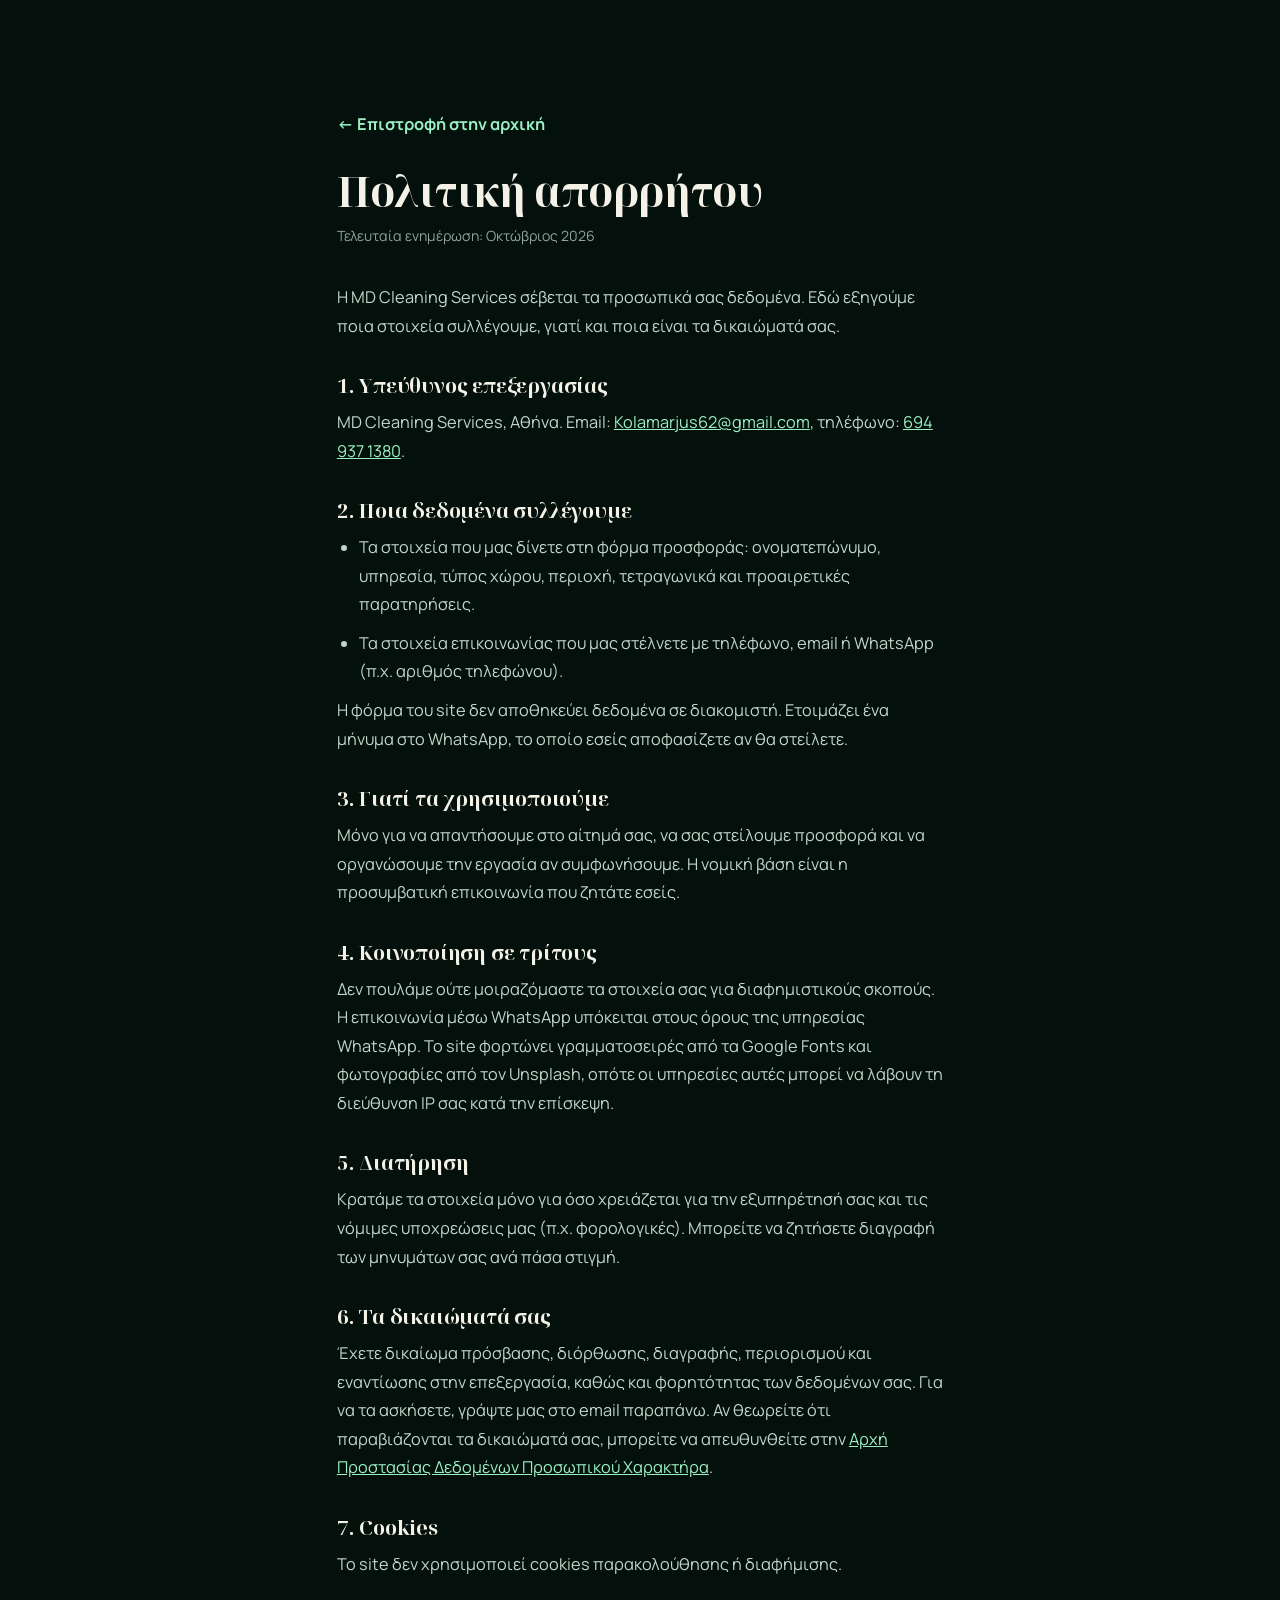
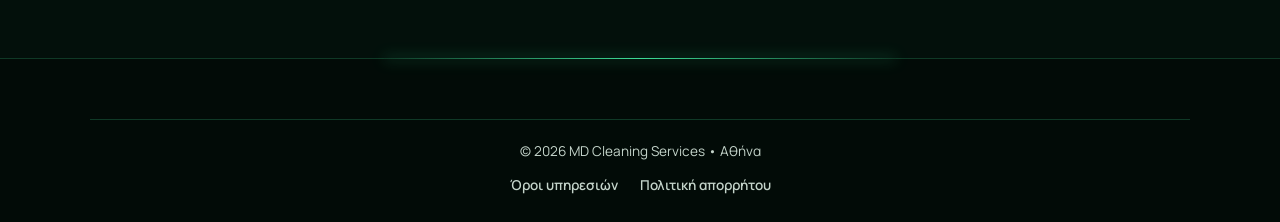
==== privacy.html @ 11c5f367 "Add files via upload" ====
<!DOCTYPE html>
<html lang="el">
<head>
<meta charset="UTF-8">
<meta name="viewport" content="width=device-width, initial-scale=1.0">
<meta name="theme-color" content="#03100b">
<title>Πολιτική απορρήτου | MD Cleaning Services</title>
<link rel="icon" href="favicon.png" type="image/png">
<link rel="stylesheet" href="style.css">
<link rel="preconnect" href="https://fonts.googleapis.com"><link rel="preconnect" href="https://fonts.gstatic.com" crossorigin>
<link href="https://fonts.googleapis.com/css2?family=Manrope:wght@400;500;600;700;800&family=Noto+Serif+Display:wght@500;700;800&display=swap" rel="stylesheet">
<style>
.legal{max-width:760px;margin:0 auto;padding:110px 6% 70px}
.legal h1{font-size:clamp(1.8rem,5vw,2.6rem);margin-bottom:8px}
.legal .updated{font-size:.88rem;opacity:.75;margin-bottom:34px}
.legal h2{font-size:1.25rem;margin:34px 0 10px}
.legal p,.legal li{margin-bottom:10px;max-width:70ch}
.legal ul{padding-left:22px}
.legal a{color:var(--mint)}
.legal .back{display:inline-block;margin-bottom:28px;font-weight:700;text-decoration:none}
</style>
</head>
<body style="padding-bottom:0">
<main class="legal">
<a class="back" href="index.html">← Επιστροφή στην αρχική</a>
<h1>Πολιτική απορρήτου</h1>
<p class="updated">Τελευταία ενημέρωση: Οκτώβριος 2026</p>
<p>Η MD Cleaning Services σέβεται τα προσωπικά σας δεδομένα. Εδώ εξηγούμε ποια στοιχεία συλλέγουμε, γιατί και ποια είναι τα δικαιώματά σας.</p>

<h2>1. Υπεύθυνος επεξεργασίας</h2>
<p>MD Cleaning Services, Αθήνα. Email: <a href="mailto:Kolamarjus62@gmail.com">Kolamarjus62@gmail.com</a>, τηλέφωνο: <a href="tel:+306949371380">694 937 1380</a>.</p>

<h2>2. Ποια δεδομένα συλλέγουμε</h2>
<ul>
<li>Τα στοιχεία που μας δίνετε στη φόρμα προσφοράς: ονοματεπώνυμο, υπηρεσία, τύπος χώρου, περιοχή, τετραγωνικά και προαιρετικές παρατηρήσεις.</li>
<li>Τα στοιχεία επικοινωνίας που μας στέλνετε με τηλέφωνο, email ή WhatsApp (π.χ. αριθμός τηλεφώνου).</li>
</ul>
<p>Η φόρμα του site δεν αποθηκεύει δεδομένα σε διακομιστή. Ετοιμάζει ένα μήνυμα στο WhatsApp, το οποίο εσείς αποφασίζετε αν θα στείλετε.</p>

<h2>3. Γιατί τα χρησιμοποιούμε</h2>
<p>Μόνο για να απαντήσουμε στο αίτημά σας, να σας στείλουμε προσφορά και να οργανώσουμε την εργασία αν συμφωνήσουμε. Η νομική βάση είναι η προσυμβατική επικοινωνία που ζητάτε εσείς.</p>

<h2>4. Κοινοποίηση σε τρίτους</h2>
<p>Δεν πουλάμε ούτε μοιραζόμαστε τα στοιχεία σας για διαφημιστικούς σκοπούς. Η επικοινωνία μέσω WhatsApp υπόκειται στους όρους της υπηρεσίας WhatsApp. Το site φορτώνει γραμματοσειρές από τα Google Fonts και φωτογραφίες από τον Unsplash, οπότε οι υπηρεσίες αυτές μπορεί να λάβουν τη διεύθυνση IP σας κατά την επίσκεψη.</p>

<h2>5. Διατήρηση</h2>
<p>Κρατάμε τα στοιχεία μόνο για όσο χρειάζεται για την εξυπηρέτησή σας και τις νόμιμες υποχρεώσεις μας (π.χ. φορολογικές). Μπορείτε να ζητήσετε διαγραφή των μηνυμάτων σας ανά πάσα στιγμή.</p>

<h2>6. Τα δικαιώματά σας</h2>
<p>Έχετε δικαίωμα πρόσβασης, διόρθωσης, διαγραφής, περιορισμού και εναντίωσης στην επεξεργασία, καθώς και φορητότητας των δεδομένων σας. Για να τα ασκήσετε, γράψτε μας στο email παραπάνω. Αν θεωρείτε ότι παραβιάζονται τα δικαιώματά σας, μπορείτε να απευθυνθείτε στην <a href="https://www.dpa.gr" target="_blank" rel="noopener">Αρχή Προστασίας Δεδομένων Προσωπικού Χαρακτήρα</a>.</p>

<h2>7. Cookies</h2>
<p>Το site δεν χρησιμοποιεί cookies παρακολούθησης ή διαφήμισης.</p>

</main>
<footer class="site-footer"><p class="foot-copy">&copy; 2026 MD Cleaning Services • Αθήνα
<span class="foot-legal"><a href="terms.html">Όροι υπηρεσιών</a><a href="privacy.html">Πολιτική απορρήτου</a></span></p></footer>
</body>
</html>
---- style.css ----
/* MD CLEANING SERVICES — FUTURE EMERALD THEME */
@property --a{syntax:'<angle>';inherits:false;initial-value:0deg}
*{margin:0;padding:0;box-sizing:border-box}
:root{
 --bg:#03100b;--panel:#061910;--card:#0a2217;
 --deep:#1f5130;--em:#3ddc97;--mint:#9bf0c4;--cream:#f4f1e6;
 --text:#c4d4ca;--line:rgba(61,220,151,.22);--glow:rgba(61,220,151,.45);
 --serif:'Noto Serif Display',Georgia,serif;--sans:'Manrope',system-ui,sans-serif}
html{scroll-behavior:smooth}
body{background:var(--bg);color:var(--text);font-family:var(--sans);line-height:1.75;padding-bottom:54px;overflow-x:hidden;-webkit-font-smoothing:antialiased}
h1,h2,h3,h4{font-family:var(--serif);color:var(--cream);font-weight:700;letter-spacing:-.01em;line-height:1.2}
a:focus-visible,button:focus-visible,input:focus-visible,select:focus-visible,textarea:focus-visible,.gallery-item:focus-visible{outline:2px solid var(--mint);outline-offset:3px}
.container{max-width:1200px;margin:0 auto}
.sub-title{display:block;color:var(--em);font-size:.8rem;font-weight:800;letter-spacing:2.5px;margin-bottom:10px}

/* ambient background */
.bg-fx{position:fixed;inset:0;z-index:-1;pointer-events:none;overflow:hidden}
.bg-fx::before{content:'';position:absolute;inset:0;background-image:linear-gradient(rgba(61,220,151,.05) 1px,transparent 1px),linear-gradient(90deg,rgba(61,220,151,.05) 1px,transparent 1px);background-size:64px 64px;mask-image:radial-gradient(ellipse at 50% 30%,#000 10%,transparent 75%);-webkit-mask-image:radial-gradient(ellipse at 50% 30%,#000 10%,transparent 75%)}
.blob{position:absolute;border-radius:50%;filter:blur(110px);opacity:.35;animation:drift 22s ease-in-out infinite alternate}
.blob.b1{width:520px;height:520px;background:var(--deep);top:-120px;left:-120px}
.blob.b2{width:420px;height:420px;background:#0f6b45;bottom:-100px;right:-80px;animation-delay:-8s}
@keyframes drift{to{transform:translate(120px,80px) scale(1.2)}}
.cursor-glow{position:fixed;width:520px;height:520px;margin:-260px 0 0 -260px;border-radius:50%;background:radial-gradient(circle,rgba(61,220,151,.14),transparent 65%);pointer-events:none;z-index:0;left:0;top:0;transition:opacity .3s}

/* left scroll rail: line loads while scrolling */
.rail{position:fixed;left:18px;top:0;bottom:0;width:2px;background:rgba(61,220,151,.08);z-index:900}
.rail i{position:absolute;left:0;top:0;width:100%;height:0;background:linear-gradient(var(--deep),var(--em));box-shadow:0 0 14px var(--em)}
.rail b{position:absolute;left:-4px;width:10px;height:10px;border-radius:50%;background:var(--mint);box-shadow:0 0 16px 4px var(--em);top:0}
.scroll-progress{position:fixed;top:0;left:0;height:3px;width:0;background:linear-gradient(90deg,var(--deep),var(--em),var(--mint));box-shadow:0 0 12px var(--em);z-index:1200}

/* navbar */
.navbar{display:flex;justify-content:space-between;align-items:center;padding:14px 6%;background:rgba(3,16,11,.72);backdrop-filter:blur(18px) saturate(1.4);position:sticky;top:0;z-index:1000;border-bottom:1px solid var(--line);transition:.3s}
.navbar.scrolled{box-shadow:0 10px 40px rgba(0,0,0,.5),0 1px 0 var(--glow)}
.logo{display:flex;align-items:center;gap:12px}
.logo img{width:46px;height:46px;object-fit:contain;filter:drop-shadow(0 0 10px var(--glow))}
.logo-text{font-family:var(--serif);font-size:1.2rem;color:var(--cream);font-weight:700}
.logo-text span{display:block;font-family:var(--sans);font-size:.6rem;color:var(--em);letter-spacing:2px;font-weight:700}
.navbar nav ul{display:flex;list-style:none;gap:26px;align-items:center}
.navbar nav a{position:relative;text-decoration:none;color:var(--text);font-size:.92rem;font-weight:600;transition:.3s}
.navbar nav a:hover,.navbar nav a.active{color:var(--mint);text-shadow:0 0 14px var(--em)}
.navbar nav ul>li>a:not(.btn-nav)::after{content:'';position:absolute;left:0;bottom:-6px;width:0;height:2px;background:var(--em);box-shadow:0 0 10px var(--em);transition:width .3s}
.navbar nav ul>li>a:not(.btn-nav):hover::after,.navbar nav ul>li>a:not(.btn-nav).active::after{width:100%}
.btn-nav{border:1px solid var(--em);padding:9px 18px;border-radius:999px;color:var(--em)!important;box-shadow:0 0 0 0 var(--glow)}
.btn-nav:hover{background:var(--em);color:var(--bg)!important;box-shadow:0 0 24px var(--glow)}
.hamburger{display:none;flex-direction:column;justify-content:center;gap:6px;width:32px;height:28px;background:none;border:none;cursor:pointer;z-index:1001}
.hamburger span{display:block;width:100%;height:2px;background:var(--mint);transition:.3s}
.hamburger.open span:nth-child(1){transform:translateY(8px) rotate(45deg)}
.hamburger.open span:nth-child(2){opacity:0}
.hamburger.open span:nth-child(3){transform:translateY(-8px) rotate(-45deg)}
.nav-overlay{position:fixed;inset:0;background:rgba(0,0,0,.75);opacity:0;visibility:hidden;transition:.3s;z-index:998}
.nav-overlay.open{opacity:1;visibility:visible}

/* hero */
.hero{position:relative;padding:110px 6% 90px}
.hero-grid{display:grid;grid-template-columns:1.1fr .9fr;gap:50px;align-items:center;max-width:1200px;margin:0 auto}
.badge-gold{display:inline-flex;align-items:center;gap:8px;padding:7px 16px;background:rgba(61,220,151,.08);border:1px solid var(--line);color:var(--mint);font-size:.8rem;font-weight:700;border-radius:999px;margin-bottom:24px}
.badge-gold::before{content:'';width:8px;height:8px;border-radius:50%;background:var(--em);box-shadow:0 0 10px var(--em);animation:blink 1.8s infinite}
@keyframes blink{50%{opacity:.25}}
.hero-text h1{font-size:clamp(2.4rem,5.4vw,4.2rem);margin-bottom:22px;background:linear-gradient(110deg,var(--cream) 30%,var(--mint) 55%,var(--cream) 80%);background-size:200% 100%;-webkit-background-clip:text;background-clip:text;color:transparent;animation:sheen 7s linear infinite}
@keyframes sheen{to{background-position:-200% 0}}
.hero-text p{font-size:1.1rem;margin-bottom:34px;max-width:52ch}
.hero-buttons{display:flex;gap:16px;flex-wrap:wrap}
.btn{position:relative;padding:15px 30px;text-decoration:none;font-weight:700;font-size:.95rem;border-radius:999px;transition:.3s;display:inline-block;border:1px solid transparent;cursor:pointer;font-family:var(--sans);overflow:hidden}
.btn-gold{background:linear-gradient(135deg,var(--em),#1fa86c);color:#02140c;box-shadow:0 0 28px rgba(61,220,151,.35)}
.btn-gold::after{content:'';position:absolute;top:0;left:-80%;width:50%;height:100%;background:linear-gradient(100deg,transparent,rgba(255,255,255,.5),transparent);transform:skewX(-20deg);transition:left .6s}
.btn-gold:hover::after{left:130%}
.btn-gold:hover{box-shadow:0 0 44px rgba(61,220,151,.7);transform:translateY(-2px)}
.btn-outline{border-color:var(--em);color:var(--mint)}
.btn-outline:hover{background:rgba(61,220,151,.12);box-shadow:0 0 28px var(--glow)}
.btn-block{width:100%;text-align:center}

.hero-visual{position:relative;display:grid;place-items:center;perspective:900px}
.logo-glow-wrapper{position:relative;width:100%;max-width:460px;aspect-ratio:1;display:grid;place-items:center;transition:transform .2s ease-out;transform-style:preserve-3d}
.logo-glow-wrapper img{width:92%;position:relative;z-index:2;filter:drop-shadow(0 0 30px rgba(61,220,151,.35));animation:float 6s ease-in-out infinite}
@keyframes float{50%{transform:translateY(-12px)}}
.ring{position:absolute;inset:0;border-radius:50%;border:1px solid var(--line)}
.ring.r1{animation:spin 24s linear infinite;border-top-color:var(--em);box-shadow:0 0 30px rgba(61,220,151,.15)}
.ring.r2{inset:-9%;border-style:dashed;animation:spin 40s linear infinite reverse}
.ring.r3{inset:11%;border-bottom-color:var(--mint);animation:spin 16s linear infinite}
@keyframes spin{to{transform:rotate(360deg)}}

/* trust strip */
.trust-strip{position:relative;border-block:1px solid var(--line);padding:26px 6%;background:rgba(6,25,16,.7);backdrop-filter:blur(6px)}
.trust-strip::before{content:'';position:absolute;top:-1px;left:0;height:1px;width:30%;background:linear-gradient(90deg,transparent,var(--em),transparent);animation:scan 5s linear infinite}
@keyframes scan{from{left:-30%}to{left:100%}}
.trust-row{display:flex;justify-content:space-around;flex-wrap:wrap;gap:20px}
.trust-item{display:flex;align-items:center;gap:10px;color:var(--cream);font-size:.95rem;font-weight:700}
.trust-item svg{width:24px;height:24px;stroke:var(--em);filter:drop-shadow(0 0 6px var(--em))}

/* sections */
.section{position:relative;padding:100px 6%}
.section-alt{background:linear-gradient(180deg,transparent,rgba(6,25,16,.85) 15%,rgba(6,25,16,.85) 85%,transparent)}
.section-head{text-align:center;max-width:680px;margin:0 auto 56px}
.section-head h2{font-size:clamp(1.8rem,3.4vw,2.6rem);margin-bottom:14px}
.section-head::after{content:'';display:block;height:2px;width:0;margin:22px auto 0;background:linear-gradient(90deg,transparent,var(--em),transparent);box-shadow:0 0 14px var(--em);transition:width 1.2s cubic-bezier(.2,.7,.2,1) .2s}
.section-head.is-visible::after{width:min(280px,70%)}

/* glowing cards: mouse spotlight + border line that draws itself */
.fx{position:relative;border-radius:14px;background:radial-gradient(420px circle at var(--mx,50%) var(--my,0%),rgba(61,220,151,.14),transparent 60%),var(--card);border:1px solid rgba(61,220,151,.1);transition:transform .35s,box-shadow .35s}
.fx::before,.fx::after{content:'';position:absolute;inset:-1px;border-radius:inherit;padding:1.5px;pointer-events:none;-webkit-mask:linear-gradient(#000 0 0) content-box,linear-gradient(#000 0 0);-webkit-mask-composite:xor;mask:linear-gradient(#000 0 0) content-box exclude,linear-gradient(#000 0 0)}
.fx::after{background:conic-gradient(from 0deg,var(--em) var(--a),transparent calc(var(--a) + 2deg));filter:drop-shadow(0 0 5px var(--em))}
.fx.drawn::after{animation:draw 1.6s cubic-bezier(.3,.7,.2,1) forwards}
@keyframes draw{to{--a:360deg}}
.fx::before{background:radial-gradient(260px circle at var(--mx,50%) var(--my,50%),var(--mint),transparent 70%);opacity:0;transition:opacity .3s}
.fx:hover::before{opacity:1}
.fx:hover{box-shadow:0 18px 50px rgba(0,0,0,.45),0 0 40px rgba(61,220,151,.15)}

.services-cards-grid{display:grid;grid-template-columns:repeat(auto-fit,minmax(310px,1fr));gap:28px}
.service-card-new{overflow:hidden}
.service-card-new:hover{transform:translateY(-8px)}
.card-img-wrap{position:relative;height:200px;overflow:hidden;border-radius:14px 14px 0 0}
.card-img-wrap::after{content:'';position:absolute;inset:0;background:linear-gradient(180deg,rgba(3,16,11,.1),rgba(10,34,23,.95));}
.card-img-wrap img{width:100%;height:100%;object-fit:cover;filter:saturate(.7) hue-rotate(-12deg);transition:transform .7s}
.service-card-new:hover .card-img-wrap img{transform:scale(1.1)}
.card-badge{position:absolute;z-index:2;top:12px;right:12px;background:rgba(3,16,11,.8);backdrop-filter:blur(6px);color:var(--mint);font-size:.72rem;font-weight:700;padding:5px 12px;border-radius:999px;border:1px solid var(--line)}
.card-content{padding:0 26px 28px;margin-top:-26px;position:relative;z-index:3}
.card-icon{width:52px;height:52px;border-radius:14px;display:grid;place-items:center;margin-bottom:14px;background:var(--bg);border:1px solid var(--line);box-shadow:0 0 22px rgba(61,220,151,.25)}
.card-icon svg{width:26px;height:26px;stroke:var(--em);fill:none;stroke-width:1.6;stroke-linecap:round;stroke-linejoin:round}
.card-content h3{font-size:1.3rem;margin-bottom:10px}
.card-content p{font-size:.95rem}

.gallery-grid{display:grid;grid-template-columns:repeat(auto-fit,minmax(280px,1fr));gap:22px}
.gallery-item{height:270px;overflow:hidden;cursor:zoom-in}
.gallery-item img{width:100%;height:100%;object-fit:cover;filter:saturate(.75) hue-rotate(-12deg);transition:transform .7s;border-radius:inherit}
.gallery-item:hover img{transform:scale(1.08)}
.gallery-overlay{position:absolute;inset:0;border-radius:inherit;background:linear-gradient(180deg,transparent 40%,rgba(3,16,11,.92));display:flex;align-items:flex-end;padding:20px;opacity:0;transition:.4s}
.gallery-item:hover .gallery-overlay,.gallery-item:focus-visible .gallery-overlay{opacity:1}
.gallery-overlay span{color:var(--mint);font-size:1.1rem;font-weight:700;font-family:var(--serif)}

.lightbox{position:fixed;inset:0;background:rgba(3,16,11,.95);display:none;align-items:center;justify-content:center;flex-direction:column;z-index:1300;padding:30px}
.lightbox.open{display:flex}
.lightbox img{max-width:90vw;max-height:78vh;border-radius:12px;border:1px solid var(--em);box-shadow:0 0 60px rgba(61,220,151,.3)}
.lightbox-caption{color:var(--mint);margin-top:18px;font-weight:700}
.lightbox-close{position:absolute;top:22px;right:22px;width:44px;height:44px;border-radius:50%;background:none;border:1px solid var(--em);color:var(--mint);font-size:1.5rem;cursor:pointer;transition:.3s}
.lightbox-close:hover{background:var(--em);color:var(--bg);box-shadow:0 0 24px var(--glow)}

.about-grid{display:grid;grid-template-columns:1fr 1fr;gap:56px;align-items:center;max-width:1100px;margin:0 auto}
.about-img-box{padding:8px}
.about-img-box img{width:100%;display:block;border-radius:10px;filter:saturate(.75) hue-rotate(-12deg)}
.about-copy h2{font-size:clamp(1.7rem,3vw,2.3rem);margin-bottom:16px}
.pledge-list{margin-top:26px;display:grid;gap:16px}
.pledge-box{padding:18px 22px}
.pledge-box h4{color:var(--mint);margin-bottom:4px;font-family:var(--sans);font-size:1rem}

/* process: connected by a line that draws */
.process-cards{position:relative;display:grid;grid-template-columns:repeat(auto-fit,minmax(220px,1fr));gap:22px}
.p-card{padding:32px 28px}
.p-card:hover{transform:translateY(-6px)}
.p-num{font-family:var(--serif);font-size:2.6rem;font-weight:800;display:block;margin-bottom:8px;background:linear-gradient(var(--mint),var(--deep));-webkit-background-clip:text;background-clip:text;color:transparent}

.faq-list{max-width:780px;margin:0 auto;display:flex;flex-direction:column;gap:14px}
.faq-item{overflow:hidden;border-radius:12px}
.faq-question{width:100%;padding:22px;background:none;border:none;color:var(--cream);text-align:left;cursor:pointer;display:flex;justify-content:space-between;align-items:center;gap:16px;font-family:var(--sans)}
.faq-question h4{font-size:1.05rem}
.faq-icon{position:relative;width:18px;height:18px;flex-shrink:0}
.faq-icon::before,.faq-icon::after{content:'';position:absolute;top:50%;left:50%;background:var(--em);box-shadow:0 0 8px var(--em);transform:translate(-50%,-50%);transition:.3s}
.faq-icon::before{width:14px;height:2px}.faq-icon::after{width:2px;height:14px}
.faq-item.open .faq-icon::after{transform:translate(-50%,-50%) rotate(90deg);opacity:0}
.faq-item.open .faq-question h4{color:var(--mint)}
.faq-answer{max-height:0;overflow:hidden;transition:max-height .4s ease,padding .4s ease;padding:0 22px}
.faq-item.open .faq-answer{max-height:220px;padding:0 22px 22px}

.estimator-form{max-width:560px;margin:0 auto;padding:38px}
.form-group{display:flex;flex-direction:column;gap:6px;margin-bottom:18px}
.form-group label{font-size:.88rem;color:var(--cream);font-weight:700}
.estimator-form input,.estimator-form select,.estimator-form textarea{padding:13px 14px;background:rgba(3,16,11,.8);border:1px solid var(--line);color:var(--cream);border-radius:10px;font-family:var(--sans);font-size:.95rem;transition:.3s}
.estimator-form input:focus,.estimator-form select:focus,.estimator-form textarea:focus{outline:none;border-color:var(--em);box-shadow:0 0 0 3px rgba(61,220,151,.18),0 0 24px rgba(61,220,151,.2)}
.estimate-preview{margin:8px 0 22px;padding:16px 18px;background:rgba(3,16,11,.8);border-left:2px solid var(--em);border-radius:8px;box-shadow:-8px 0 24px -12px var(--em)}
.estimate-preview h4{font-family:var(--sans);font-size:.82rem;letter-spacing:1.5px;color:var(--mint);margin-bottom:10px}
.estimate-preview p{font-size:.92rem;margin-bottom:4px}
.estimate-preview p strong{color:var(--cream)}
.estimate-preview .estimate-note{margin-top:8px;font-size:.78rem;opacity:.75;font-style:italic}

.contact-wrap{text-align:center;max-width:760px;margin:0 auto;padding:60px 30px}
.contact-wrap h2{font-size:clamp(1.8rem,3.6vw,2.7rem);margin-bottom:12px}
.contact-details{margin-top:26px;display:flex;justify-content:center;gap:16px;flex-wrap:wrap}
.contact-details a{color:var(--mint);text-decoration:none;font-weight:700;padding:12px 22px;border:1px solid var(--line);border-radius:999px;transition:.3s}
.contact-details a:hover{border-color:var(--em);box-shadow:0 0 28px var(--glow);color:#fff}
footer{position:relative;border-top:1px solid var(--line);text-align:center;padding:24px;font-size:.85rem}
footer::before{content:'';position:absolute;top:-1px;left:50%;transform:translateX(-50%);width:40%;height:1px;background:linear-gradient(90deg,transparent,var(--em),transparent);box-shadow:0 0 14px var(--em)}

.back-to-top{position:fixed;right:24px;bottom:80px;width:46px;height:46px;border-radius:50%;background:rgba(3,16,11,.85);color:var(--mint);border:1px solid var(--em);font-size:1.2rem;cursor:pointer;opacity:0;visibility:hidden;transition:.3s;z-index:999;box-shadow:0 0 20px var(--glow)}
.back-to-top.show{opacity:1;visibility:visible}
.back-to-top:hover{background:var(--em);color:var(--bg)}
.fab-whatsapp{position:fixed;right:24px;bottom:140px;width:56px;height:56px;border-radius:50%;background:#25D366;display:flex;align-items:center;justify-content:center;z-index:999;animation:fabPulse 2.6s ease-in-out infinite;transition:transform .25s}
.fab-whatsapp:hover{transform:scale(1.1)}
.fab-whatsapp svg{width:28px;height:28px;fill:#fff}
@keyframes fabPulse{0%,100%{box-shadow:0 0 0 0 rgba(37,211,102,.5)}50%{box-shadow:0 0 0 16px rgba(37,211,102,0)}}
.mobile-sticky-bar{display:none;position:fixed;bottom:0;left:0;width:100%;z-index:1000}
.sticky-btn{flex:1;text-align:center;padding:14px 0;text-decoration:none;font-weight:700}
.sticky-btn.call{background:var(--panel);color:var(--cream);border-top:1px solid var(--line)}
.sticky-btn.whatsapp{background:#25D366;color:#fff}

/* reveal */
.reveal{opacity:0;transform:translateY(26px);transition:opacity .8s ease,transform .8s ease}
.reveal.is-visible{opacity:1;transform:none}
.reveal-stagger>*{opacity:0;transform:translateY(24px);transition:opacity .7s ease,transform .35s,box-shadow .35s}
.reveal-stagger.is-visible>*{opacity:1;transform:none}
.reveal-stagger.is-visible>*:nth-child(2){transition-delay:.1s}.reveal-stagger.is-visible>*:nth-child(3){transition-delay:.2s}
.reveal-stagger.is-visible>*:nth-child(4){transition-delay:.3s}.reveal-stagger.is-visible>*:nth-child(5){transition-delay:.4s}.reveal-stagger.is-visible>*:nth-child(6){transition-delay:.5s}

@media (max-width:768px){
 .hamburger{display:flex}
 .rail,.cursor-glow{display:none}
 .navbar nav{position:fixed;top:0;right:0;height:100vh;width:280px;background:var(--bg);border-left:1px solid var(--line);transform:translateX(100%);transition:.35s;padding:90px 30px;z-index:999}
 .navbar nav.open{transform:none}
 .navbar nav ul{flex-direction:column;align-items:flex-start;gap:22px}
 .hero{padding-top:60px}
 .hero-grid,.about-grid{grid-template-columns:1fr;text-align:center}
 .hero-text p{margin-inline:auto}
 .hero-buttons{justify-content:center}
 .hero-visual{order:-1}.logo-glow-wrapper{max-width:300px}
 .fab-whatsapp{display:none}.mobile-sticky-bar{display:flex}
}
@media (prefers-reduced-motion:reduce){*,*::before,*::after{animation:none!important;transition:none!important}.reveal,.reveal-stagger>*{opacity:1;transform:none}.fx::after{--a:360deg}html{scroll-behavior:auto}}

/* ===== V2: warmer, more human — beige & white sections, hero photo, readable type ===== */
body{font-size:1.02rem}
h3,h4{font-family:var(--sans);font-weight:700;letter-spacing:0;line-height:1.35}

/* light scope: beige / white surfaces keep the green as accent */
.light{--cream:#12351f;--text:#3d5246;--em:#17794c;--mint:#17794c;--deep:#1f5130;--glow:rgba(23,121,76,.35);--line:rgba(31,81,48,.18);--card:#fff}
.light.white{--card:#f6f3e8}
.section.light{background:#f4f0e3}
.section.light.white,.trust-strip.light.white{background:#fff}
.light .fx{border-color:rgba(31,81,48,.14);box-shadow:0 8px 28px rgba(31,81,48,.08)}
.light .fx:hover{box-shadow:0 20px 48px rgba(31,81,48,.16),0 0 36px rgba(23,121,76,.14)}
.light .card-icon{background:#e8f3ea;box-shadow:0 0 18px rgba(23,121,76,.18)}
.light .p-num{background:linear-gradient(#2fae75,#1f5130);-webkit-background-clip:text;background-clip:text}
.light .section-head::after,.light .trust-strip::before{box-shadow:0 0 10px rgba(23,121,76,.5)}
.light .faq-question h4{color:var(--cream)}
.light .estimator-form input{color:#fff}
.card-img-wrap::after{background:linear-gradient(180deg,rgba(0,0,0,0) 45%,var(--card))}
.card-badge{background:rgba(255,255,255,.92);color:#17794c;border-color:rgba(31,81,48,.2)}
.card-img-wrap img,.gallery-item img,.about-img-box img{filter:saturate(.95)}

/* light navbar */
.navbar.light{background:rgba(248,245,236,.86);box-shadow:0 1px 0 var(--line)}
.navbar.light.scrolled{box-shadow:0 10px 36px rgba(31,81,48,.18)}
.navbar.light .logo img{filter:drop-shadow(0 2px 8px rgba(31,81,48,.35))}
.navbar.light .btn-nav:hover{color:#fff!important}
.navbar.light .hamburger span{background:#12351f}
.trust-strip.light{border-color:var(--line)}

/* readable FAQ */
.faq-question{padding:22px 24px}
.faq-question h4{font-size:1.1rem;font-weight:700;line-height:1.45}
.faq-answer{padding:0 24px}
.faq-item.open .faq-answer{padding:0 24px 24px;max-height:260px}
.faq-answer p{font-size:1rem;line-height:1.75;color:var(--text)}

/* hero: photo arch + logo medallion (logo keeps tilt, rings and float) */
.hero-visual{display:block;position:relative;min-height:560px}
.hero-photo{width:80%;margin:0 0 0 auto;aspect-ratio:3/4;border-radius:999px 999px 28px 28px;overflow:hidden;position:relative;border:1px solid var(--line);box-shadow:0 30px 80px rgba(0,0,0,.55),0 0 70px rgba(61,220,151,.2);transition:transform .25s ease-out}
.hero-photo::after{content:'';position:absolute;inset:0;background:linear-gradient(180deg,transparent 55%,rgba(3,16,11,.55))}
.hero-photo img{width:100%;height:100%;object-fit:cover;display:block;transform:scale(1.08);animation:kb 18s ease-in-out infinite alternate}
@keyframes kb{to{transform:scale(1.18) translateY(-2%)}}
.hero-visual .logo-glow-wrapper{position:absolute;left:-2%;bottom:-24px;width:60%;max-width:none;z-index:3;border-radius:50%;background:radial-gradient(circle,#0b2c1d 30%,#03100b 72%);box-shadow:0 0 0 6px rgba(244,241,230,.9),0 0 60px rgba(61,220,151,.4),0 20px 50px rgba(0,0,0,.5)}
.hero-visual .logo-glow-wrapper img{width:118%;max-width:none}
.hero-visual .ring.r2{inset:-14%}

@media (max-width:768px){
 .navbar.light nav{background:#f6f2e6}
 .hero-visual{min-height:480px;max-width:420px;margin:0 auto}
 .hero-visual .logo-glow-wrapper{width:58%}
 .hero-photo{width:82%}
}

/* V2.1: darker description text on beige/white sections */
.light{--text:#1b2620}
.light p,.light .faq-answer p{color:#1b2620}
.light .estimate-note{color:#1b2620}

/* ===== V3: marquee, before/after, process line, scroll cue, footer ===== */
.marquee{overflow:hidden;background:#0b2c1d;border-block:1px solid var(--line);padding:16px 0;position:relative}
.marquee::before,.marquee::after{content:'';position:absolute;top:0;bottom:0;width:120px;z-index:2;pointer-events:none}
.marquee::before{left:0;background:linear-gradient(90deg,#0b2c1d,transparent)}
.marquee::after{right:0;background:linear-gradient(-90deg,#0b2c1d,transparent)}
.marquee .track{display:flex;gap:34px;width:max-content;animation:marq 38s linear infinite}
.marquee:hover .track{animation-play-state:paused}
.marquee span{font-family:var(--serif);font-size:1.35rem;color:#f4f1e6;white-space:nowrap}
.marquee i{font-style:normal;color:var(--em);text-shadow:0 0 12px var(--em);align-self:center}
@keyframes marq{to{transform:translateX(-50%)}}

.ba{position:relative;max-width:900px;margin:0 auto 44px;aspect-ratio:16/9;border-radius:18px;overflow:hidden;border:1px solid var(--em);box-shadow:0 0 60px rgba(61,220,151,.18);touch-action:pan-y;user-select:none}
.ba img{position:absolute;inset:0;width:100%;height:100%;object-fit:cover;display:block}
.ba-before{position:absolute;inset:0;clip-path:inset(0 calc(100% - var(--p)) 0 0)}
.ba-before img{filter:grayscale(.75) brightness(.55) contrast(.9) sepia(.35)}
.ba-before::after{content:'';position:absolute;inset:0;background:radial-gradient(circle at 20% 70%,rgba(60,40,10,.45),transparent 40%),radial-gradient(circle at 70% 30%,rgba(60,40,10,.35),transparent 35%)}
.ba-tag{position:absolute;top:16px;padding:6px 14px;border-radius:999px;background:rgba(3,16,11,.8);backdrop-filter:blur(6px);color:var(--mint);font-size:.8rem;font-weight:800;border:1px solid var(--line);z-index:3}
.ba-tag.l{left:16px}.ba-tag.r{right:16px}
.ba-handle{position:absolute;top:0;bottom:0;left:var(--p);width:2px;margin-left:-1px;background:var(--mint);box-shadow:0 0 18px var(--em),0 0 40px var(--em);z-index:3;pointer-events:none}
.ba-handle::after{content:'‹ ›';position:absolute;top:50%;left:50%;transform:translate(-50%,-50%);width:48px;height:48px;border-radius:50%;background:var(--bg);border:2px solid var(--mint);color:var(--mint);display:grid;place-items:center;font-size:1.3rem;font-weight:800;box-shadow:0 0 24px var(--em)}
.ba input{position:absolute;inset:0;width:100%;height:100%;opacity:0;cursor:ew-resize;z-index:4;margin:0}
.ba:focus-within{outline:2px solid var(--mint);outline-offset:4px}

@media (min-width:900px){
 .process-cards::before{content:'';position:absolute;top:62px;left:8%;right:8%;height:2px;background:linear-gradient(90deg,var(--deep),var(--em),var(--deep));box-shadow:0 0 12px var(--em);transform:scaleX(0);transform-origin:left;transition:transform 1.8s cubic-bezier(.3,.7,.2,1) .3s}
 .process-cards.is-visible::before{transform:scaleX(1)}
}
.p-card .p-num{position:relative}

.scroll-cue{position:absolute;left:50%;bottom:22px;width:26px;height:42px;margin-left:-13px;border:2px solid var(--line);border-radius:14px;display:block}
.scroll-cue span{position:absolute;left:50%;top:8px;width:4px;height:8px;margin-left:-2px;border-radius:2px;background:var(--em);box-shadow:0 0 8px var(--em);animation:cue 1.8s ease-in-out infinite}
@keyframes cue{0%{opacity:0;transform:translateY(0)}30%{opacity:1}100%{opacity:0;transform:translateY(16px)}}

.site-footer{padding:60px 6% 24px;text-align:left;background:#020b07}
.foot-grid{max-width:1100px;margin:0 auto;display:grid;grid-template-columns:1.3fr 1fr 1fr;gap:40px;padding-bottom:36px}
.foot-brand img{width:72px;height:72px;margin-bottom:14px;filter:drop-shadow(0 0 14px var(--glow))}
.foot-links,.foot-contact{display:flex;flex-direction:column;gap:10px}
.site-footer a{color:var(--text);text-decoration:none;font-weight:600;transition:.3s;width:fit-content}
.site-footer a:hover{color:var(--mint);text-shadow:0 0 14px var(--em);transform:translateX(4px)}
.foot-copy{max-width:1100px;margin:0 auto;border-top:1px solid var(--line);padding-top:20px;font-size:.85rem;text-align:center}
@media (max-width:768px){.foot-grid{grid-template-columns:1fr;text-align:center}.foot-brand img,.site-footer a{margin-inline:auto}.foot-links,.foot-contact{align-items:center}.scroll-cue{display:none}}
.marquee .track{padding-right:34px}

/* ===== V4: the two circling arcs are back ===== */
.hero-visual .logo-glow-wrapper{background:radial-gradient(circle,#0b2c1d 40%,#03100b 75%);box-shadow:0 0 60px rgba(61,220,151,.35),0 20px 50px rgba(0,0,0,.5)}
.hero-visual .logo-glow-wrapper img{width:84%}
.arcs{position:absolute;inset:-7%;width:114%;height:114%;z-index:1;animation:spin 30s linear infinite;filter:drop-shadow(0 0 6px #3ddc97) drop-shadow(0 0 16px rgba(61,220,151,.6));overflow:visible}
.arc{fill:none;stroke:url(#arcG);stroke-linecap:round}
.arc.a1{stroke-width:1.3;stroke-dasharray:0 100;animation:arcdraw 2.4s cubic-bezier(.3,.7,.2,1) .4s forwards;transform:rotate(-120deg);transform-origin:50% 50%}
.arc.a2{stroke-width:.8;stroke-dasharray:0 100;animation:arcdraw2 2.4s cubic-bezier(.3,.7,.2,1) .9s forwards;transform:rotate(40deg);transform-origin:50% 50%}
@keyframes arcdraw{to{stroke-dasharray:62 38}}
@keyframes arcdraw2{to{stroke-dasharray:26 74}}
@media (prefers-reduced-motion:reduce){.arc.a1{stroke-dasharray:62 38}.arc.a2{stroke-dasharray:26 74}}

/* V4.1: before/after slider drag fix */
.ba{touch-action:pan-y;cursor:ew-resize}
.ba input{pointer-events:none}

/* Form: textarea + legal links */
.estimator-form textarea{resize:vertical;min-height:84px;line-height:1.5}
.foot-legal{display:flex;justify-content:center;flex-wrap:wrap;gap:6px 22px;margin-top:10px}
.foot-legal a{font-size:.85rem}

/* Back-to-top: smaller and out of the way of text on phones */
@media (max-width:768px){
 .back-to-top{width:36px;height:36px;right:10px;bottom:66px;font-size:1rem;background:rgba(3,16,11,.7);box-shadow:none}
 .back-to-top.show{opacity:.8}
}
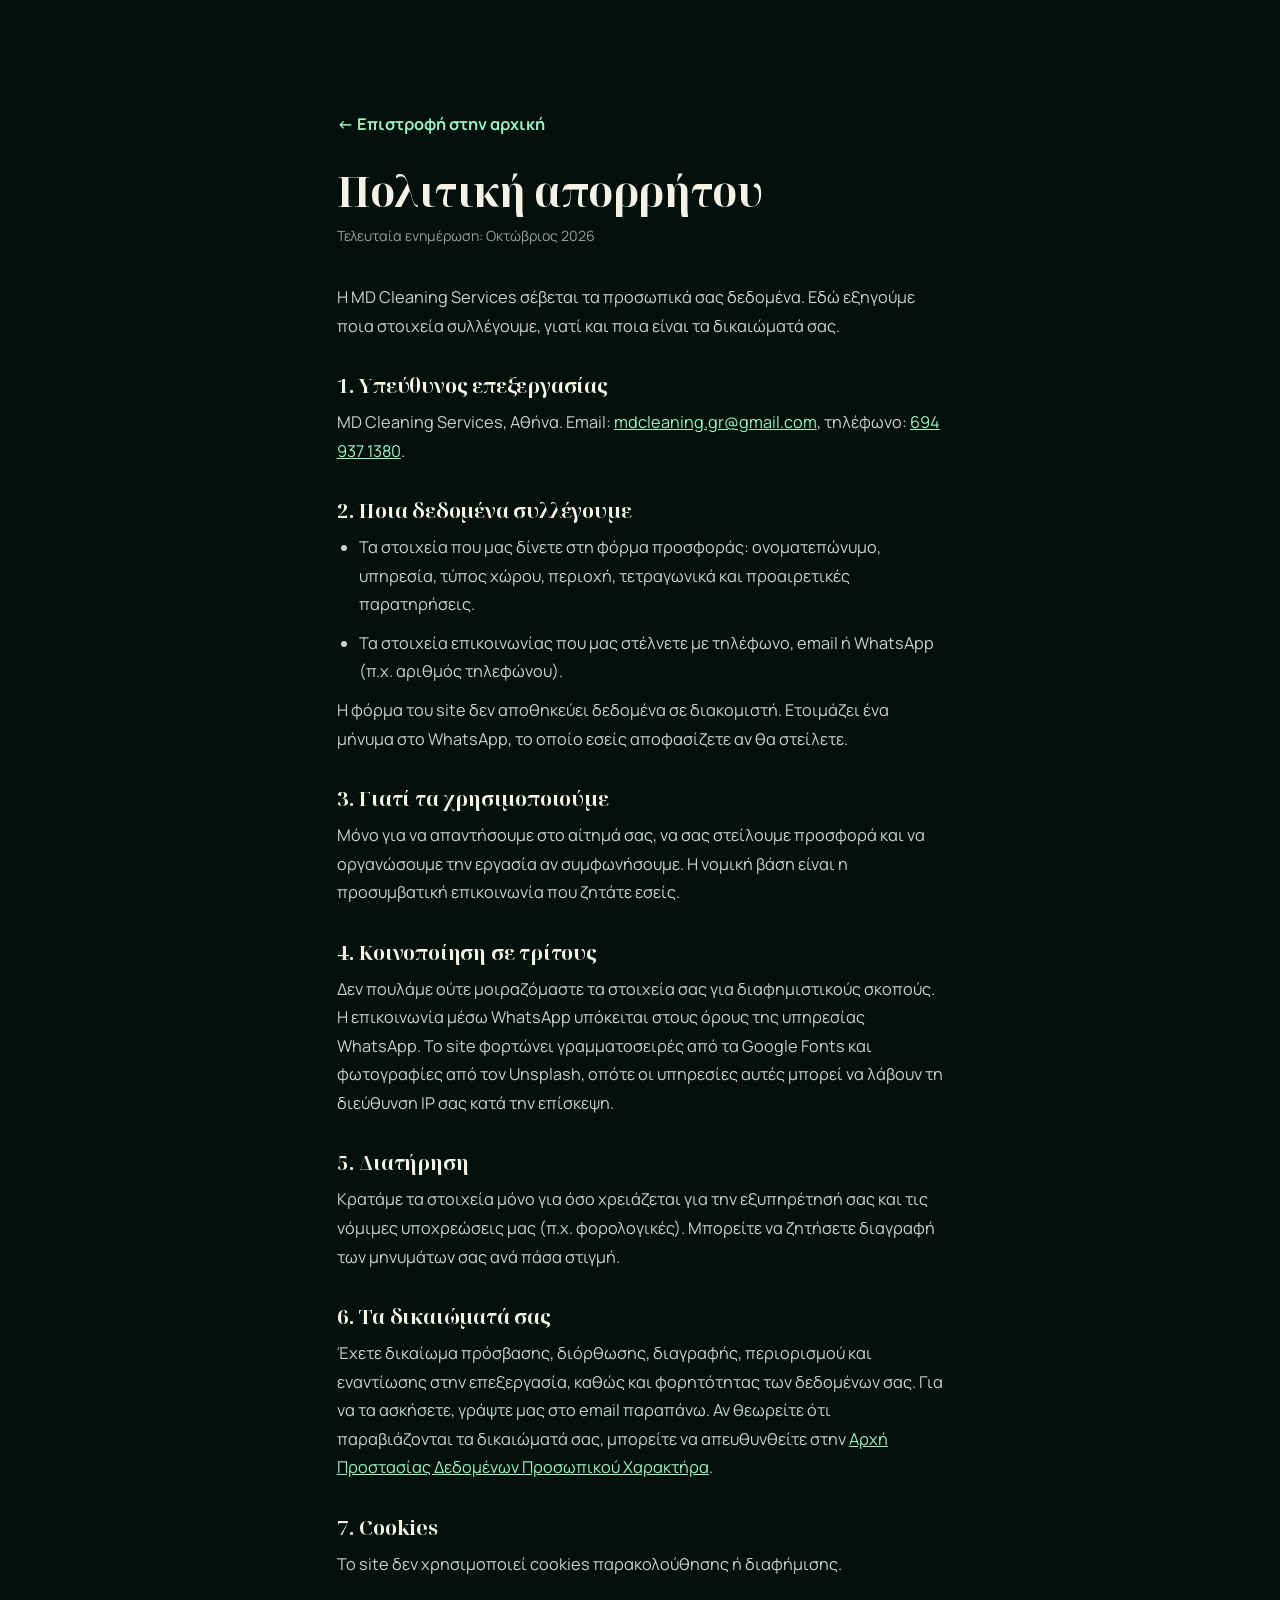
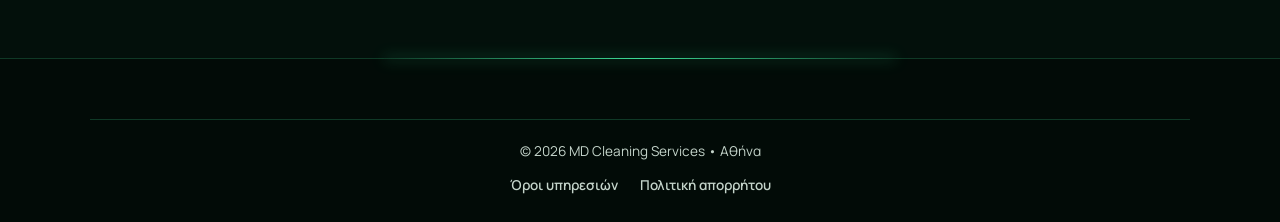
==== commit 11754f90: "Add files via upload" ====
--- a/privacy.html
+++ b/privacy.html
@@ -28,7 +28,7 @@
 <p>Η MD Cleaning Services σέβεται τα προσωπικά σας δεδομένα. Εδώ εξηγούμε ποια στοιχεία συλλέγουμε, γιατί και ποια είναι τα δικαιώματά σας.</p>
 
 <h2>1. Υπεύθυνος επεξεργασίας</h2>
-<p>MD Cleaning Services, Αθήνα. Email: <a href="mailto:Kolamarjus62@gmail.com">Kolamarjus62@gmail.com</a>, τηλέφωνο: <a href="tel:+306949371380">694 937 1380</a>.</p>
+<p>MD Cleaning Services, Αθήνα. Email: <a href="mailto:mdcleaning.gr@gmail.com">mdcleaning.gr@gmail.com</a>, τηλέφωνο: <a href="tel:+306949371380">694 937 1380</a>.</p>
 
 <h2>2. Ποια δεδομένα συλλέγουμε</h2>
 <ul>
